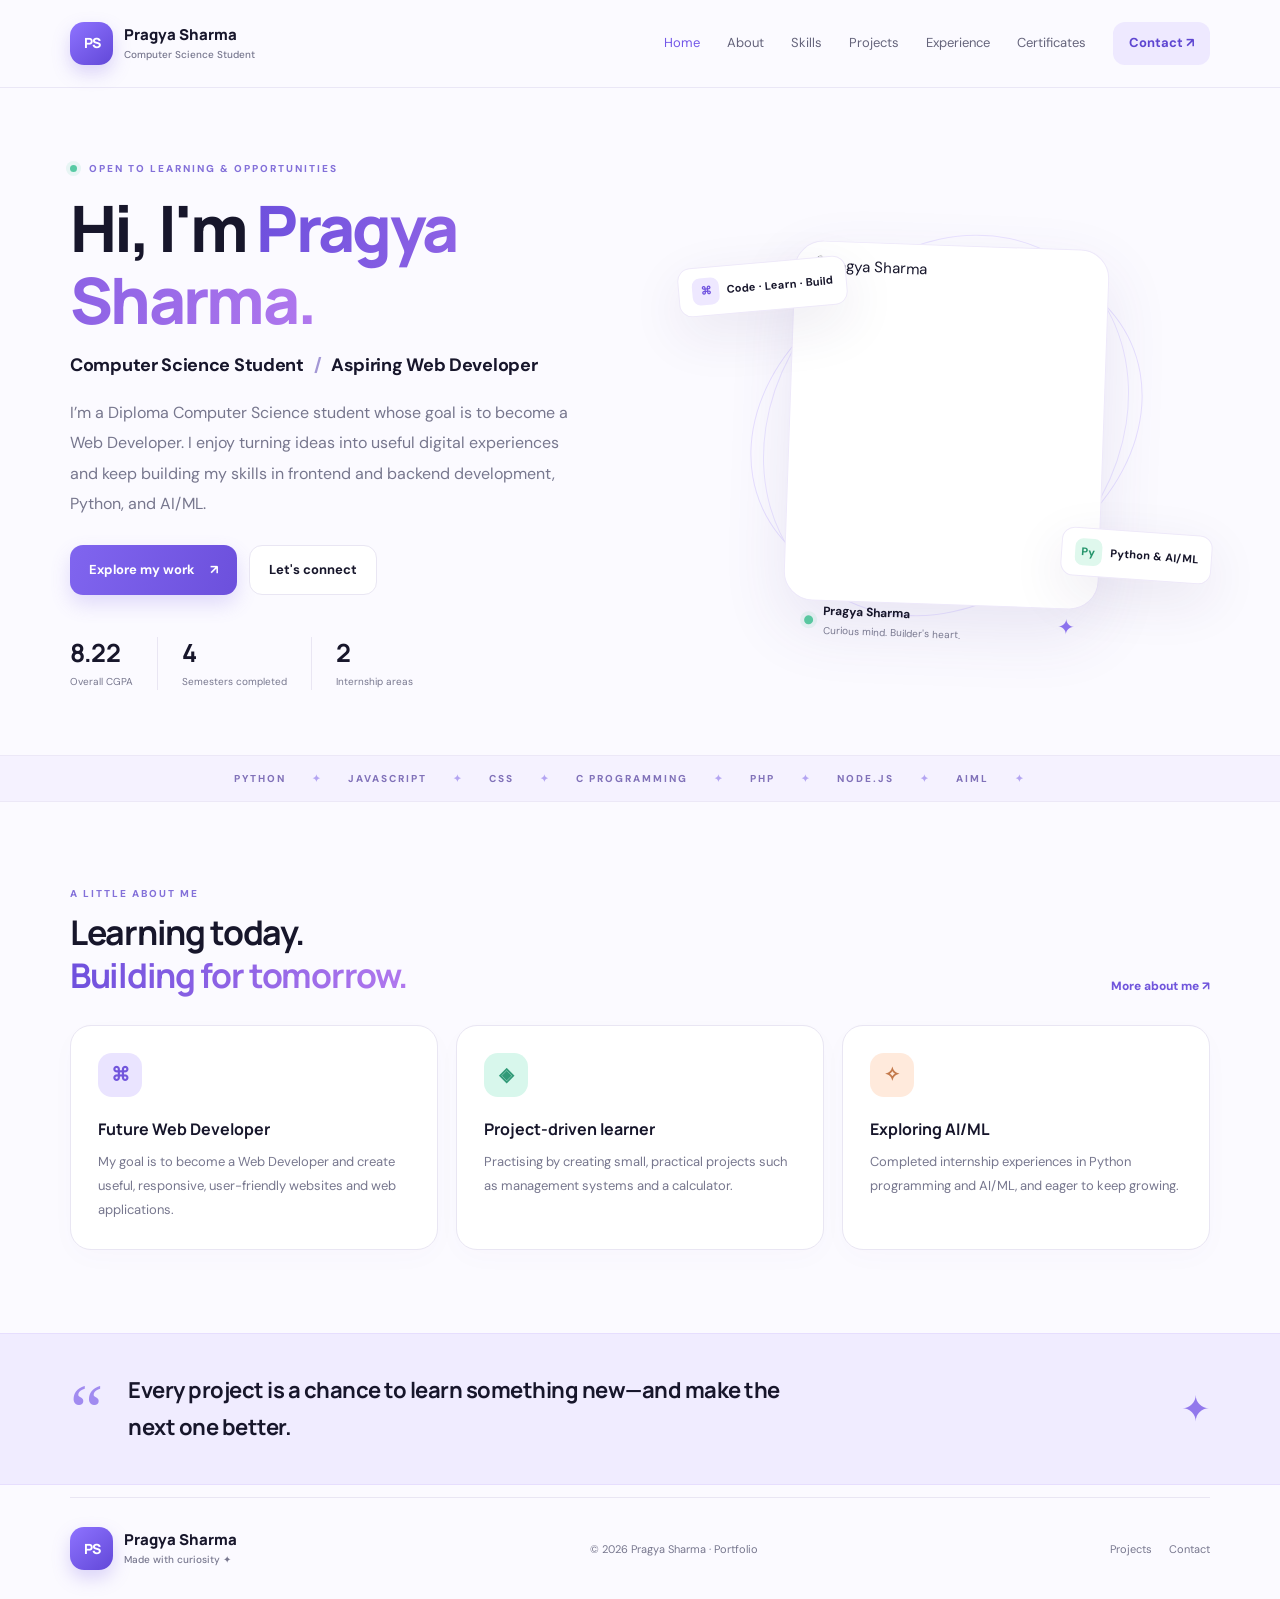
==== index.html @ c4cc7f1f "Add files via upload" ====
<!DOCTYPE html>
<html lang="en">
<head>
  <meta charset="UTF-8"><meta name="viewport" content="width=device-width, initial-scale=1.0">
  <title>Pragya Sharma | Computer Science Portfolio</title>
  <link rel="stylesheet" href="style.css">
</head>
<body>
<header class="site-header">
  <a class="brand" href="index.html"><span class="brand-mark">PS</span><span>Pragya Sharma<small>Computer Science Student</small></span></a>
  <button class="menu-toggle" aria-label="Toggle navigation" aria-expanded="false">☰</button>
  <nav class="nav"><a class="active" href="index.html">Home</a><a href="about.html">About</a><a href="skills.html">Skills</a><a href="projects.html">Projects</a><a href="experience.html">Experience</a><a href="certificates.html">Certificates</a><a class="nav-cta" href="contact.html">Contact ↗</a></nav>
</header>
<main>
  <section class="hero wrap">
    <div class="hero-copy">
      <p class="eyebrow"><span class="pulse"></span> OPEN TO LEARNING & OPPORTUNITIES</p>
      <h1>Hi, I'm <span class="gradient-text">Pragya Sharma.</span></h1>
      <h2>Computer Science Student <span class="slash">/</span> Aspiring Web Developer</h2>
      <p class="lead">I’m a Diploma Computer Science student whose goal is to become a Web Developer. I enjoy turning ideas into useful digital experiences and keep building my skills in frontend and backend development, Python, and AI/ML.</p>
      <div class="hero-actions"><a class="button primary" href="projects.html">Explore my work <span>↗</span></a><a class="button secondary" href="contact.html">Let's connect</a></div>
      <div class="quick-stats">
        <div><strong>8.22</strong><span>Overall CGPA</span></div><div><strong>4</strong><span>Semesters completed</span></div><div><strong>2</strong><span>Internship areas</span></div>
      </div>
    </div>
    <div class="hero-visual">
      <div class="orbit orbit-one"></div><div class="orbit orbit-two"></div>
      <div class="photo-card"><img class="profile-photo" src="assets/pragya.jpg" alt="Pragya Sharma"><div class="photo-caption"><span class="online-dot"></span><span><b>Pragya Sharma</b><small>Curious mind. Builder's heart.</small></span><span class="sparkle">✦</span></div></div>
      <div class="float-chip chip-code"><span>⌘</span> Code · Learn · Build</div><div class="float-chip chip-python"><span>Py</span> Python & AI/ML</div>
    </div>
  </section>
  <section class="ticker"><div>PYTHON <i>✦</i> JAVASCRIPT <i>✦</i> CSS <i>✦</i> C PROGRAMMING <i>✦</i> PHP <i>✦</i> NODE.JS <i>✦</i> AIML <i>✦</i></div></section>
  <section class="section wrap"><div class="section-heading"><div><p class="eyebrow">A LITTLE ABOUT ME</p><h2>Learning today.<br><span class="gradient-text">Building for tomorrow.</span></h2></div><a class="text-link" href="about.html">More about me ↗</a></div>
    <div class="feature-grid"><article class="feature-card"><span class="card-icon lavender">⌘</span><h3>Future Web Developer</h3><p>My goal is to become a Web Developer and create useful, responsive, user-friendly websites and web applications.</p></article><article class="feature-card"><span class="card-icon mint">◈</span><h3>Project-driven learner</h3><p>Practising by creating small, practical projects such as management systems and a calculator.</p></article><article class="feature-card"><span class="card-icon peach">✧</span><h3>Exploring AI/ML</h3><p>Completed internship experiences in Python programming and AI/ML, and eager to keep growing.</p></article></div>
  </section>
  <section class="quote-band"><div class="wrap quote-inner"><span class="quote-mark">“</span><p>Every project is a chance to learn something new—and make the next one better.</p><span class="quote-star">✦</span></div></section>
</main>
<footer class="footer wrap"><a class="brand" href="index.html"><span class="brand-mark">PS</span><span>Pragya Sharma<small>Made with curiosity ✦</small></span></a><p>© <span class="year"></span> Pragya Sharma · Portfolio</p><div class="footer-links"><a href="projects.html">Projects</a><a href="contact.html">Contact</a></div></footer>
<script src="script.js"></script>
</body></html>
---- style.css ----
@import url('https://fonts.googleapis.com/css2?family=DM+Sans:wght@400;500;600;700&family=Manrope:wght@400;500;600;700;800&display=swap');
:root{--ink:#17162b;--muted:#77778e;--paper:#fbfaff;--purple:#7357e8;--purple2:#9c7cff;--line:#e9e6f3;--mint:#d8f7ec;--peach:#ffeadc;--lav:#eae4ff;--white:#fff;--shadow:0 18px 55px rgba(50,36,105,.09)}
*{box-sizing:border-box}html{scroll-behavior:smooth}body{margin:0;background:var(--paper);color:var(--ink);font-family:'DM Sans',sans-serif;font-size:15px;line-height:1.7}a{color:inherit;text-decoration:none}.wrap{width:min(1140px,calc(100% - 48px));margin-inline:auto}.site-header{height:88px;padding:0 max(24px,calc((100vw - 1140px)/2));display:flex;align-items:center;justify-content:space-between;gap:30px;border-bottom:1px solid rgba(231,227,244,.8);background:rgba(251,250,255,.88);backdrop-filter:blur(16px);position:sticky;top:0;z-index:20}.brand{display:flex;align-items:center;gap:11px;font-weight:800;line-height:1.2;font-family:Manrope,sans-serif;white-space:nowrap}.brand-mark{display:grid;place-items:center;width:43px;height:43px;border-radius:14px;color:white;background:linear-gradient(140deg,#8e73ff,#6248d8);box-shadow:0 8px 18px #8065e544;font-size:14px;letter-spacing:-1px}.brand small{display:block;color:var(--muted);font-family:'DM Sans',sans-serif;font-size:10px;font-weight:500;margin-top:5px}.nav{display:flex;align-items:center;gap:27px;font-size:13px;color:#65647b}.nav a{transition:color .2s}.nav a:hover,.nav a.active{color:var(--purple)}.nav-cta{padding:10px 16px;border-radius:12px;background:#eee9ff;color:#5e46d1!important;font-weight:700}.menu-toggle{display:none;border:0;background:transparent;font-size:23px;color:var(--ink)}
.hero{min-height:610px;display:grid;grid-template-columns:1.05fr .95fr;align-items:center;gap:30px;padding-block:72px 65px}.eyebrow{font-size:10px;font-weight:800;letter-spacing:2px;color:#8370d9;margin:0 0 15px}.pulse{display:inline-block;width:7px;height:7px;border-radius:50%;background:#58caa4;margin-right:8px;box-shadow:0 0 0 4px #58caa420}.hero h1,.inner-page h1{font-family:Manrope,sans-serif;font-size:clamp(40px,5vw,65px);letter-spacing:-2.7px;line-height:1.12;margin:0 0 15px;font-weight:800}.gradient-text{background:linear-gradient(100deg,#6e50dd,#b178ee);-webkit-background-clip:text;background-clip:text;color:transparent}.hero h2{font-size:18px;letter-spacing:-.3px;margin:0 0 17px;font-weight:700}.slash{color:#a397d5;padding-inline:6px}.lead{font-size:16px;line-height:1.9;color:var(--muted);max-width:550px}.hero .lead{max-width:520px;margin-bottom:25px}.hero-actions{display:flex;gap:12px;flex-wrap:wrap}.button{display:inline-flex;align-items:center;gap:15px;padding:13px 19px;border-radius:13px;font-size:13px;font-weight:700;transition:transform .2s,box-shadow .2s}.button:hover{transform:translateY(-2px)}.primary{background:linear-gradient(110deg,#8065ef,#6c50dc);color:white;box-shadow:0 9px 20px #7558e833}.secondary{border:1px solid var(--line);background:white}.quick-stats{display:flex;gap:0;margin-top:42px}.quick-stats div{padding:0 24px;border-left:1px solid var(--line);display:flex;flex-direction:column}.quick-stats div:first-child{padding-left:0;border-left:0}.quick-stats strong{font-family:Manrope,sans-serif;font-size:25px;line-height:1.3;letter-spacing:-.8px}.quick-stats span{font-size:10px;color:var(--muted);margin-top:4px}
.hero-visual{min-height:435px;position:relative;display:grid;place-items:center}.orbit{position:absolute;border:1px solid #e6dfff;border-radius:50%;transform:rotate(-24deg)}.orbit-one{width:405px;height:320px}.orbit-two{width:340px;height:405px;transform:rotate(38deg);border-color:#e9e3ff}.photo-card{position:relative;width:min(315px,78%);height:360px;padding:12px;background:white;border:1px solid #eee9fa;border-radius:29px;box-shadow:0 25px 65px #4b3d8d1b;transform:rotate(2deg);z-index:2}.photo-placeholder{height:270px;border-radius:21px;background:linear-gradient(145deg,#eee8ff,#d8d0ff 55%,#f8e8ff);display:flex;align-items:center;justify-content:center;flex-direction:column;color:#6d58bb;gap:6px}.photo-placeholder strong{font-family:Manrope,sans-serif;font-size:16px}.photo-placeholder small{font-size:10px;color:#8d7bc4}.photo-icon{font-size:29px;line-height:1.2;width:52px;height:52px;border-radius:18px;background:#ffffff9c;display:grid;place-items:center}.photo-caption{height:64px;display:flex;align-items:center;gap:10px;padding:0 9px}.photo-caption b,.photo-caption small{display:block}.photo-caption b{font-size:12px}.photo-caption small{font-size:10px;color:var(--muted)}.online-dot{width:9px;height:9px;background:#59c7a0;border-radius:50%;box-shadow:0 0 0 4px #59c7a01d}.sparkle{margin-left:auto;color:#8c73ee;font-size:21px}.float-chip{position:absolute;z-index:3;background:white;border:1px solid #eee9f9;border-radius:13px;box-shadow:var(--shadow);padding:10px 13px;font-size:11px;font-weight:700;display:flex;align-items:center;gap:8px}.float-chip span{display:grid;place-items:center;width:27px;height:27px;border-radius:8px;background:#eee8ff;color:#7053df;font-weight:800}.chip-code{top:54px;left:-5px;transform:rotate(-5deg)}.chip-python{right:-2px;bottom:63px;transform:rotate(4deg)}.chip-python span{background:#dff8ed;color:#26956c}
.ticker{overflow:hidden;border-block:1px solid #ece8f7;background:#f5f2ff;padding:14px 0;white-space:nowrap;color:#8172b9;font-size:10px;letter-spacing:2px;font-weight:800}.ticker div{text-align:center}.ticker i{font-style:normal;color:#b4a5f2;padding:0 22px}.section{padding-block:83px}.section-heading{display:flex;align-items:end;justify-content:space-between;gap:20px;margin-bottom:29px}.section-heading h2{font-family:Manrope,sans-serif;font-size:34px;line-height:1.25;letter-spacing:-1.3px;margin:0}.section-heading .eyebrow{margin-bottom:9px}.text-link{font-size:12px;font-weight:800;color:#7055dc;white-space:nowrap}.feature-grid{display:grid;grid-template-columns:repeat(3,1fr);gap:18px}.feature-card,.panel{background:white;border:1px solid var(--line);border-radius:21px;padding:27px;box-shadow:0 8px 28px #51428b05}.card-icon{width:44px;height:44px;display:grid;place-items:center;border-radius:14px;font-size:19px;font-weight:800}.lavender{background:var(--lav);color:#7256dc}.mint{background:var(--mint);color:#319a77}.peach{background:var(--peach);color:#c47a4c}.feature-card h3{font-family:Manrope,sans-serif;font-size:16px;margin:19px 0 7px}.feature-card p,.panel p,.project-body p{font-size:13px;color:var(--muted);line-height:1.85;margin:0}.quote-band{background:#f0ecff;border-block:1px solid #e6defe}.quote-inner{min-height:150px;display:flex;align-items:center;gap:25px}.quote-mark{font-family:Georgia,serif;font-size:75px;line-height:1;color:#a18bf0}.quote-inner p{font-family:Manrope,sans-serif;font-size:22px;letter-spacing:-.5px;font-weight:700;max-width:700px}.quote-star{margin-left:auto;font-size:35px;color:#9278ec}.footer{display:flex;align-items:center;justify-content:space-between;gap:20px;padding-block:29px;margin-top:12px;border-top:1px solid var(--line)}.footer>p{font-size:11px;color:var(--muted)}.footer-links{display:flex;gap:17px;font-size:11px;color:var(--muted)}
.inner-page{padding-top:75px;padding-bottom:70px;min-height:75vh}.inner-page h1{font-size:clamp(38px,4.8vw,58px);max-width:850px}.page-lead{margin:0 0 38px;max-width:690px}.about-layout{display:grid;grid-template-columns:1.1fr .9fr;gap:20px}.about-story h2,.education h2,.skill-panel h2,.callout h2,.contact-copy h2,.contact-note h2{font-family:Manrope,sans-serif;letter-spacing:-.8px;font-size:22px;margin:16px 0 12px;line-height:1.4}.about-story p+p{margin-top:14px}.education>.eyebrow{margin-top:4px}.timeline-item{display:flex;gap:13px;margin-top:25px}.timeline-dot{width:11px;height:11px;border:3px solid #9c86f5;border-radius:50%;margin-top:5px;flex-shrink:0;box-shadow:0 0 0 5px #eee9ff}.date-pill{display:inline-block;background:#f1edff;color:#7a62d4;border-radius:7px;padding:4px 8px;font-size:9px;font-weight:800;letter-spacing:.7px}.timeline-item h3{font-size:15px;margin:10px 0 2px}.metric-line{display:flex;justify-content:space-between;border-top:1px solid var(--line);padding-top:12px;margin-top:14px;font-size:12px}.metric-line span{color:var(--muted)}.metric-line strong{color:#6c50dc}.school-stats{display:grid;grid-template-columns:1fr 1fr;gap:10px;margin-top:23px}.school-stats div{background:#faf9ff;border:1px solid var(--line);padding:13px;border-radius:12px}.school-stats small,.school-stats strong{display:block}.school-stats small{font-size:10px;color:var(--muted)}.school-stats strong{font-family:Manrope,sans-serif;font-size:23px;margin-top:3px}.semester-grid{display:grid;grid-template-columns:repeat(4,1fr);gap:14px}.semester{background:white;border:1px solid var(--line);border-radius:16px;padding:19px}.semester small{display:block;font-size:9px;letter-spacing:1px;color:var(--muted);font-weight:800}.semester strong{display:block;font-family:Manrope,sans-serif;font-size:30px;margin:9px 0 12px}.progress{height:5px;background:#f0edfa;border-radius:5px;overflow:hidden}.progress span{display:block;height:100%;background:linear-gradient(90deg,#9c81f4,#7053df);border-radius:5px}.note{font-size:11px;color:#9390a5;margin-top:14px}
.skill-groups{display:grid;grid-template-columns:1fr 1fr;gap:18px}.skill-panel{padding:25px}.panel-title{display:flex;align-items:center;gap:13px;margin-bottom:20px}.panel-title h2{font-size:17px;margin:0 0 2px}.panel-title p{font-size:11px}.skill-list{display:grid;gap:10px}.skill{display:flex;align-items:center;justify-content:space-between;padding:12px;border:1px solid #f0edf7;border-radius:13px}.skill>div{display:flex;align-items:center;gap:11px}.skill b{font-size:12px}.skill-symbol{display:grid;place-items:center;width:32px;height:32px;border-radius:10px;font-size:11px;font-weight:800}.py{background:#fff1ca;color:#99721b}.c{background:#e3ecff;color:#4d6db2}.js{background:#fff4bf;color:#917614}.css{background:#e1eaff;color:#5274cc}.php{background:#ebe6ff;color:#6d57c1}.node{background:#dff7e8;color:#318353}.skill-tag{font-size:10px;color:#8b879d;background:#f8f7fc;padding:5px 8px;border-radius:7px}.tag-cloud{display:flex;flex-wrap:wrap;gap:9px}.tag-cloud span,.tag-row span{font-size:10px;padding:7px 10px;background:#f5f2ff;border:1px solid #ebe5ff;border-radius:8px;color:#7864c3}.callout{margin-top:25px;padding:30px 34px;border-radius:21px;background:linear-gradient(115deg,#f0ecff,#f9f4ff 70%,#f8eefa);display:flex;align-items:center;justify-content:space-between;gap:20px;border:1px solid #ebe3ff}.callout h2{margin:0 0 7px}.callout p:not(.eyebrow){max-width:620px}.callout-art{font-size:75px;color:#a38af3;line-height:1}.callout .eyebrow{margin-bottom:9px}
.project-grid{display:grid;grid-template-columns:repeat(3,1fr);gap:18px}.project-card{border:1px solid var(--line);border-radius:20px;overflow:hidden;background:white;box-shadow:0 10px 35px #4a3b8206;transition:transform .2s,box-shadow .2s}.project-card:hover{transform:translateY(-4px);box-shadow:var(--shadow)}.project-art{height:205px;display:grid;place-items:center;overflow:hidden}.art-calc{background:#eee8ff}.mini-window{width:142px;background:white;border-radius:13px;padding:11px;box-shadow:0 14px 28px #6a50b52a;transform:rotate(-5deg)}.window-dots{font-size:6px;letter-spacing:3px;color:#b4a5ec}.calc-screen{height:43px;text-align:right;padding-top:12px;font-size:16px;font-weight:800;color:#42346f}.calc-keys{display:grid;grid-template-columns:repeat(4,1fr);gap:5px}.calc-keys span{background:#f4f1fb;border-radius:5px;text-align:center;font-size:8px;padding:5px 0;color:#6b5c96}.calc-keys .key-accent{background:#8b70ec;color:white}.art-register{background:#dff7ed}.form-illustration{width:160px;height:140px;border-radius:15px;background:white;box-shadow:0 14px 28px #3a9d7d21;padding:20px;position:relative;transform:rotate(4deg)}.form-line{height:8px;width:82%;background:#e9e6f3;border-radius:5px;margin-bottom:12px}.form-line.long{width:100%;height:12px;background:#c8f0df;margin-bottom:17px}.form-line.short{width:56%}.form-button{width:62px;height:18px;background:#64cba1;border-radius:5px;margin-top:5px}.form-check{position:absolute;right:13px;bottom:15px;border-radius:50%;width:28px;height:28px;background:#d7f7e8;color:#27976d;display:grid;place-items:center;font-weight:800}.art-hostel{background:#ffeadc}.hostel-building{position:relative;padding-top:14px}.building-roof{width:0;height:0;border-left:75px solid transparent;border-right:75px solid transparent;border-bottom:35px solid #e7a17b;margin:auto}.building-face{width:126px;height:105px;background:#fff8f2;border:4px solid #e7a17b;display:grid;grid-template-columns:repeat(3,1fr);gap:7px;padding:10px}.building-face span{background:#f2c0a3;border:2px solid #d98d65;border-radius:3px}.building-door{position:absolute;width:25px;height:39px;background:#d98d65;bottom:0;left:calc(50% - 12px);border-radius:7px 7px 0 0}.project-body{padding:21px}.project-top{display:flex;align-items:center;justify-content:space-between;gap:8px}.project-number{font-size:9px;letter-spacing:1px;font-weight:800;color:#8e82b9}.project-type{font-size:9px;background:#f5f2ff;color:#765bd2;padding:4px 7px;border-radius:6px}.project-body h2{font-family:Manrope,sans-serif;font-size:17px;line-height:1.4;letter-spacing:-.4px;margin:14px 0 8px}.tag-row{display:flex;flex-wrap:wrap;gap:6px;margin-top:16px}.tag-row span{padding:5px 8px;font-size:9px}.note-box{margin-top:24px;padding:20px 23px;display:flex;align-items:center;gap:16px;flex-wrap:wrap;border:1px solid var(--line);border-radius:16px;background:white}.note-box strong{font-family:Manrope,sans-serif;font-size:13px}.note-box>span{font-size:12px;color:var(--muted);flex:1}.experience-list{display:grid;gap:16px}.experience-card{display:flex;align-items:flex-start;gap:19px;padding:26px;background:white;border:1px solid var(--line);border-radius:19px;box-shadow:0 8px 25px #51428b05}.experience-icon{width:54px;height:54px;display:grid;place-items:center;border-radius:16px;font-weight:800;flex-shrink:0}.experience-icon.purple{background:#eee8ff;color:#7153d9}.experience-icon.orange{background:#ffeadc;color:#c47a4c}.experience-content{flex:1}.experience-meta{display:flex;align-items:center;gap:10px;flex-wrap:wrap;font-size:11px;color:var(--muted)}.experience-dot{font-size:7px;color:#b1a2eb}.experience-content h2{font-family:Manrope,sans-serif;font-size:20px;margin:10px 0 7px;letter-spacing:-.5px}.experience-content>p{font-size:13px;color:var(--muted);max-width:740px;margin:0}.experience-arrow{color:#8c78df;font-size:20px}.experience-callout{margin-top:27px}.experience-callout .button{margin-top:16px}
.contact-layout{display:grid;grid-template-columns:1.05fr .95fr;gap:20px}.contact-copy h2{font-size:25px}.contact-copy>p{margin-bottom:22px}.contact-detail{display:flex;gap:13px;padding:15px 0;border-top:1px solid var(--line)}.detail-icon{display:grid;place-items:center;width:35px;height:35px;flex-shrink:0;border-radius:11px;background:#f0ebff;color:#785fdb;font-weight:800;font-size:12px}.contact-detail small{display:block;font-size:9px;letter-spacing:1px;color:#9388b9;font-weight:800}.contact-detail strong{display:block;font-size:12px;margin:3px 0}.contact-detail p{font-size:10px!important}.contact-note{background:linear-gradient(150deg,#f0ecff,#f9f1ff);display:flex;flex-direction:column;align-items:flex-start;justify-content:center;padding:36px}.contact-graphic{width:70px;height:70px;border-radius:24px;background:#fff9;display:grid;place-items:center;font-size:40px;color:#9479ed;margin-bottom:22px}.contact-note h2{font-size:26px}.contact-note .button{margin-top:18px}
@media(max-width:900px){.site-header{padding-inline:24px}.nav{gap:15px}.hero{grid-template-columns:1fr 0.8fr}.hero h1{font-size:49px}.quick-stats div{padding-inline:15px}.project-grid{grid-template-columns:repeat(2,1fr)}.project-card:last-child{grid-column:span 2}.hero-visual{transform:scale(.9)}}
@media(max-width:700px){.wrap{width:calc(100% - 36px)}.site-header{height:74px;padding-inline:18px}.menu-toggle{display:block;cursor:pointer}.nav{display:none;position:absolute;left:12px;right:12px;top:66px;padding:15px;background:white;border:1px solid var(--line);border-radius:17px;box-shadow:var(--shadow);flex-direction:column;align-items:stretch;gap:0}.nav.open{display:flex}.nav a{padding:11px 12px}.nav-cta{text-align:center;margin-top:5px}.hero{grid-template-columns:1fr;padding-top:55px;gap:20px}.hero h1{font-size:clamp(40px,11vw,57px)}.hero h2{font-size:16px}.hero .lead{font-size:14px}.hero-visual{min-height:390px;transform:none}.photo-card{height:330px;width:270px}.photo-placeholder{height:244px}.orbit-one{width:320px;height:270px}.orbit-two{width:280px;height:340px}.chip-code{left:0;top:43px}.chip-python{right:0;bottom:45px}.quick-stats{margin-top:30px;justify-content:space-between}.quick-stats div{padding-inline:12px}.quick-stats strong{font-size:22px}.quick-stats span{font-size:9px}.quick-stats div:first-child{padding-left:0}.section{padding-block:58px}.section-heading{align-items:flex-start}.section-heading h2{font-size:28px}.feature-grid,.about-layout,.skill-groups,.contact-layout{grid-template-columns:1fr}.feature-card{padding:22px}.quote-inner{gap:13px;min-height:130px}.quote-inner p{font-size:17px}.quote-mark{font-size:55px}.quote-star{font-size:25px}.footer{flex-wrap:wrap}.footer>p{order:3;width:100%;margin:0}.inner-page{padding-top:52px}.inner-page h1{letter-spacing:-1.7px}.page-lead{font-size:14px}.semester-grid{grid-template-columns:repeat(2,1fr)}.project-grid{grid-template-columns:1fr}.project-card:last-child{grid-column:auto}.experience-card{padding:19px;gap:12px}.experience-icon{width:43px;height:43px}.experience-content h2{font-size:17px}.experience-arrow{display:none}.callout{padding:24px}.callout-art{font-size:50px}.note-box{align-items:flex-start}.note-box .text-link{width:100%}}
@media(prefers-reduced-motion:reduce){html{scroll-behavior:auto}*,*::before,*::after{transition:none!important}}

.profile-photo{display:block;width:100%;height:100%;object-fit:cover;object-position:center 35%;border-radius:21px}
.certificate-grid{display:grid;grid-template-columns:repeat(2,minmax(0,1fr));gap:22px}
.certificate-card{background:#fff;border:1px solid var(--line);border-radius:20px;overflow:hidden;box-shadow:0 10px 35px #4a3b8208}
.certificate-image-link{display:flex;align-items:center;justify-content:center;background:#f0ecff;padding:18px;height:370px;overflow:hidden}
.certificate-image-link img{height:100%;width:100%;object-fit:contain;border-radius:8px;transition:transform .25s}
.certificate-image-link:hover img{transform:scale(1.025)}
.certificate-body{padding:22px}
.certificate-body h2{font-family:Manrope,sans-serif;font-size:20px;line-height:1.4;letter-spacing:-.5px;margin:13px 0 8px}
.certificate-body p{font-size:12px;color:var(--muted);line-height:1.8;margin:0 0 15px}
@media(max-width:700px){.certificate-grid{grid-template-columns:1fr}.certificate-image-link{height:340px}}
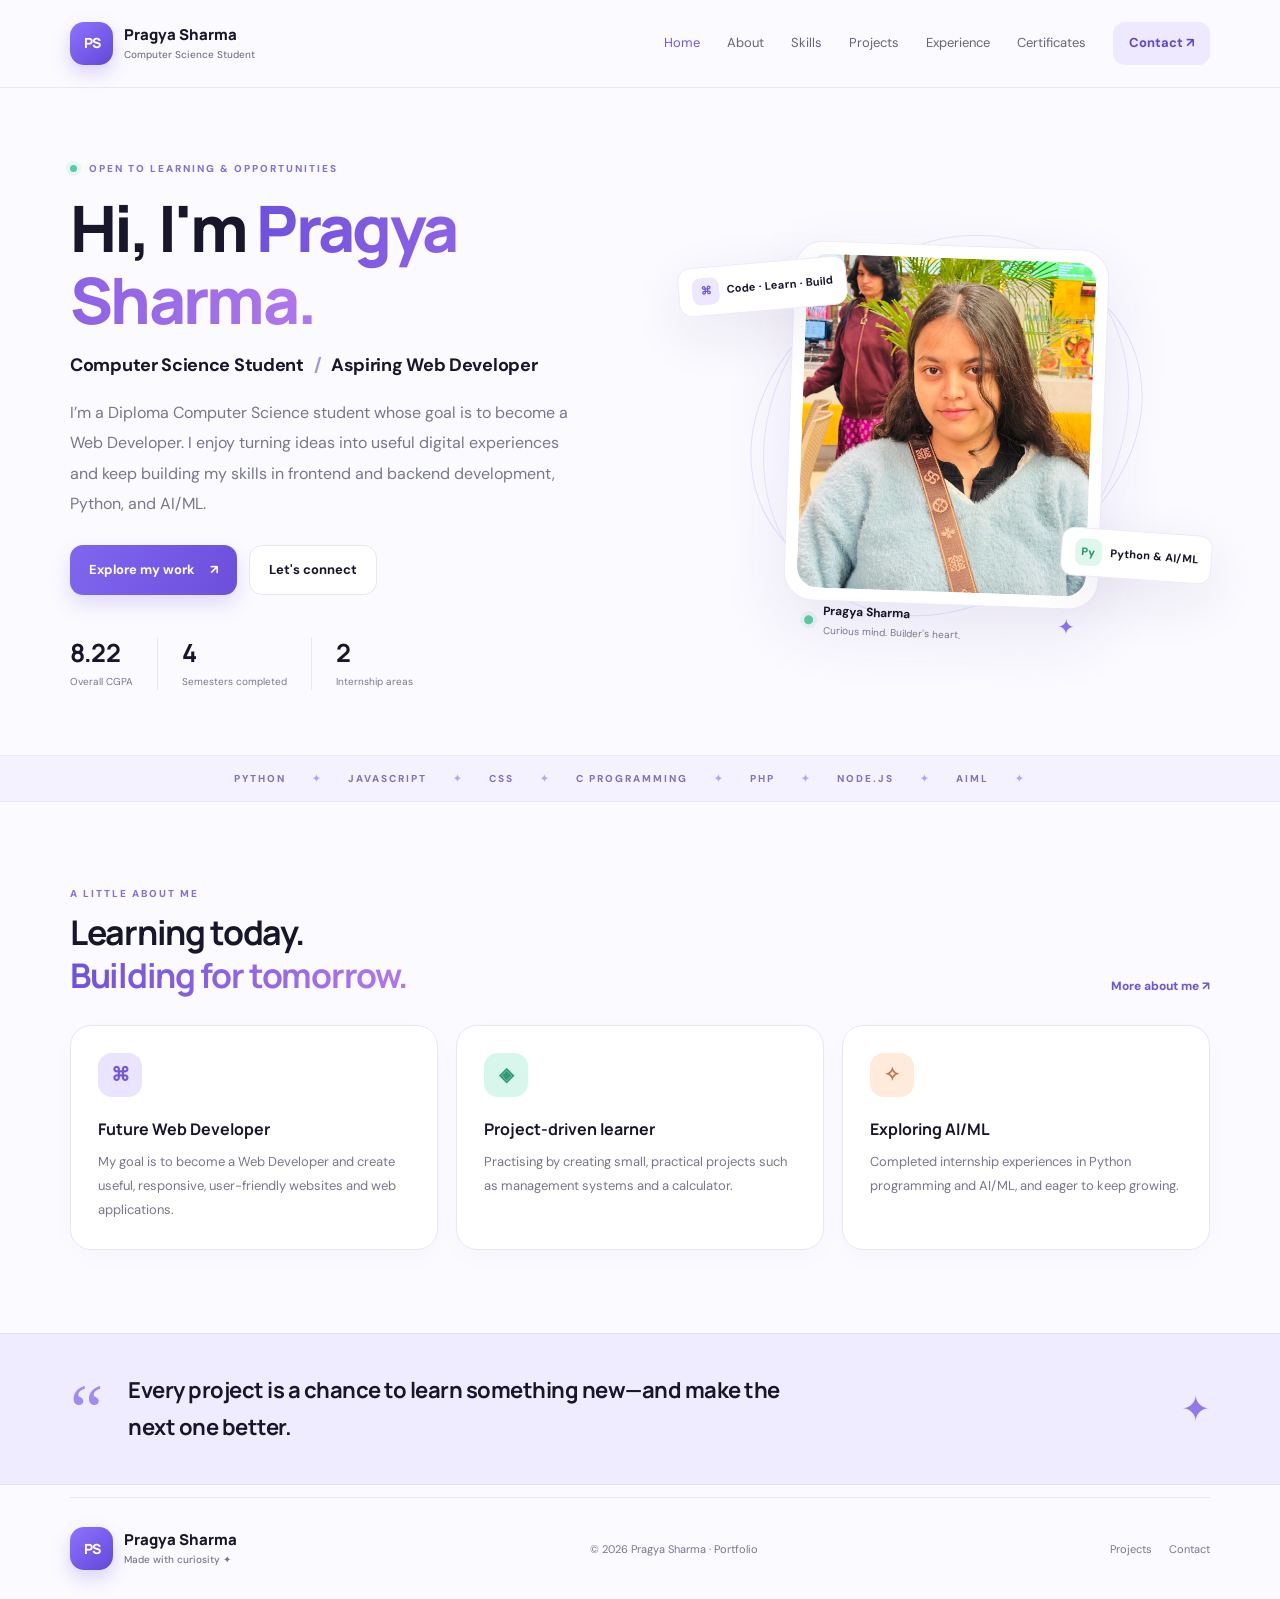
==== commit 5efebd24: "Update profile photo source in index.html" ====
--- a/index.html
+++ b/index.html
@@ -25,7 +25,7 @@
     </div>
     <div class="hero-visual">
       <div class="orbit orbit-one"></div><div class="orbit orbit-two"></div>
-      <div class="photo-card"><img class="profile-photo" src="assets/pragya.jpg" alt="Pragya Sharma"><div class="photo-caption"><span class="online-dot"></span><span><b>Pragya Sharma</b><small>Curious mind. Builder's heart.</small></span><span class="sparkle">✦</span></div></div>
+      <div class="photo-card"><img class="profile-photo" src="pragya.jpg" alt="Pragya Sharma"><div class="photo-caption"><span class="online-dot"></span><span><b>Pragya Sharma</b><small>Curious mind. Builder's heart.</small></span><span class="sparkle">✦</span></div></div>
       <div class="float-chip chip-code"><span>⌘</span> Code · Learn · Build</div><div class="float-chip chip-python"><span>Py</span> Python & AI/ML</div>
     </div>
   </section>
@@ -37,4 +37,4 @@
 </main>
 <footer class="footer wrap"><a class="brand" href="index.html"><span class="brand-mark">PS</span><span>Pragya Sharma<small>Made with curiosity ✦</small></span></a><p>© <span class="year"></span> Pragya Sharma · Portfolio</p><div class="footer-links"><a href="projects.html">Projects</a><a href="contact.html">Contact</a></div></footer>
 <script src="script.js"></script>
-</body></html>+</body></html>
